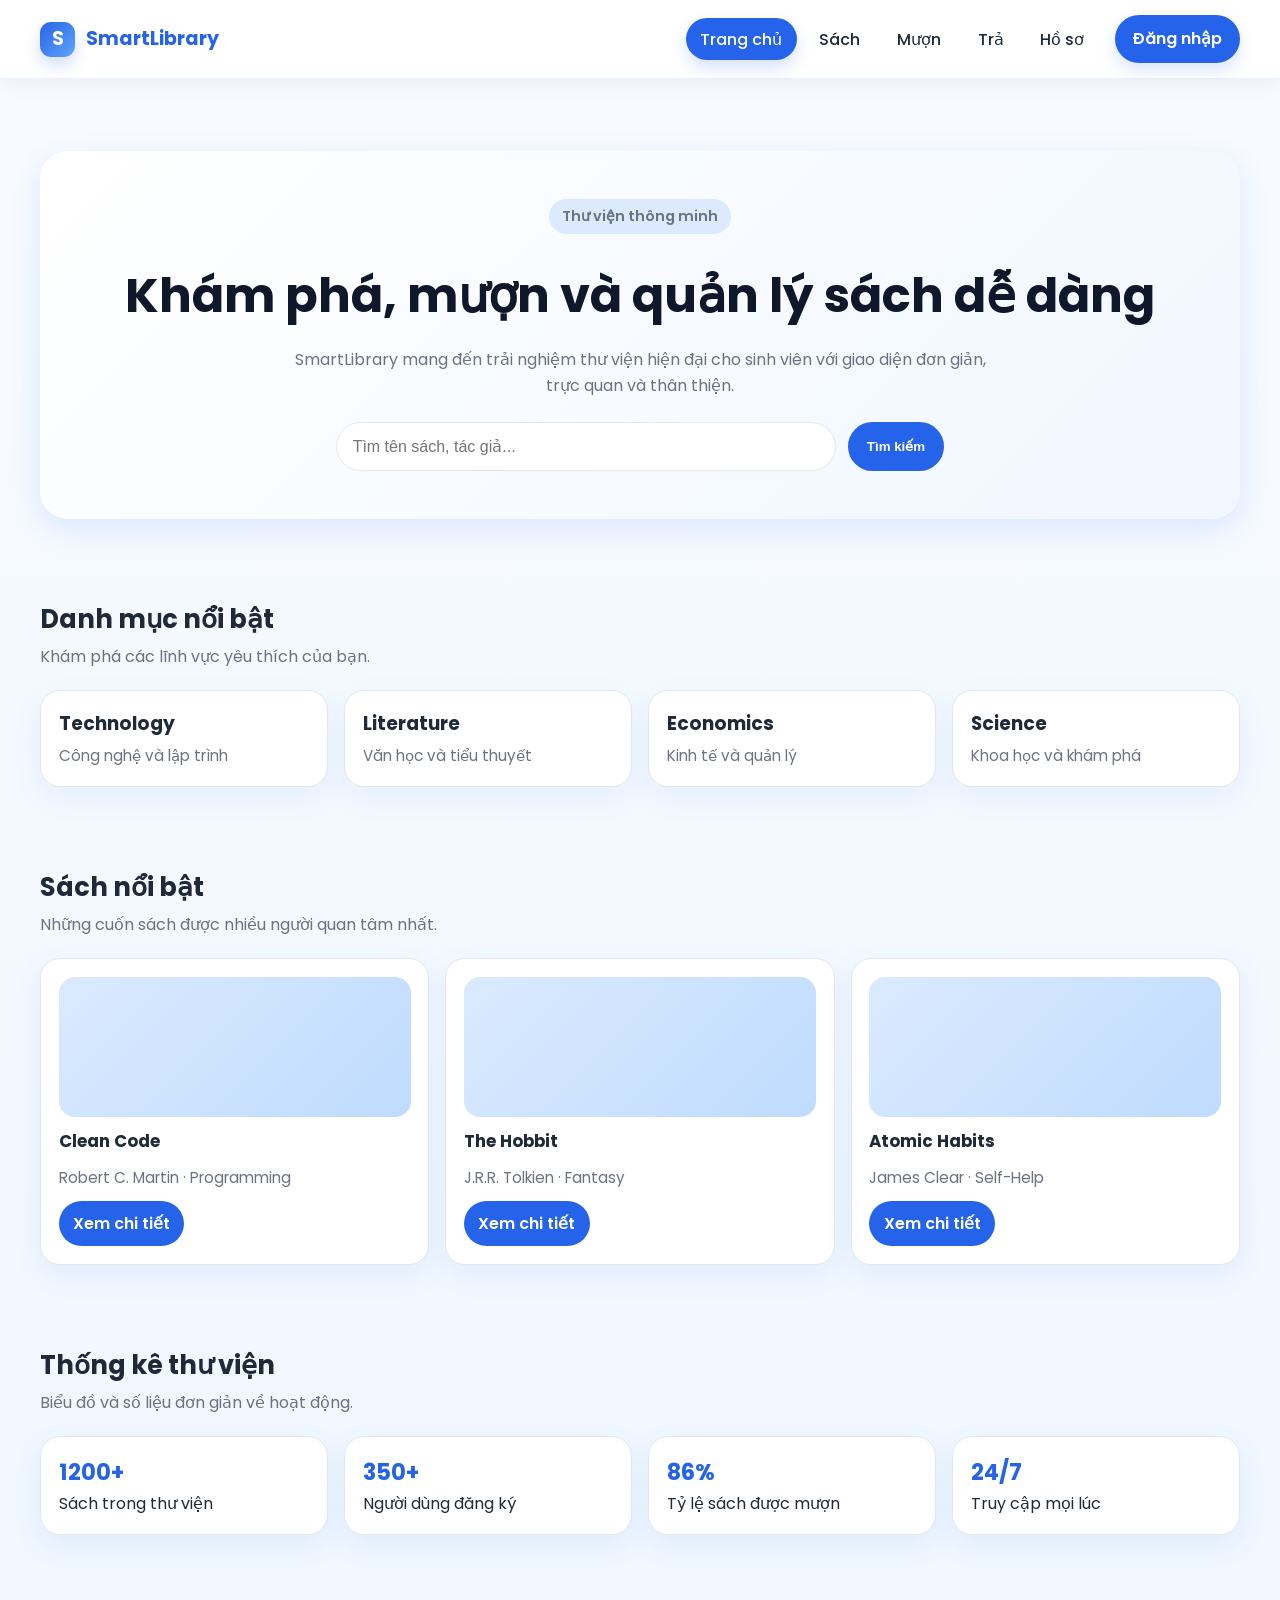
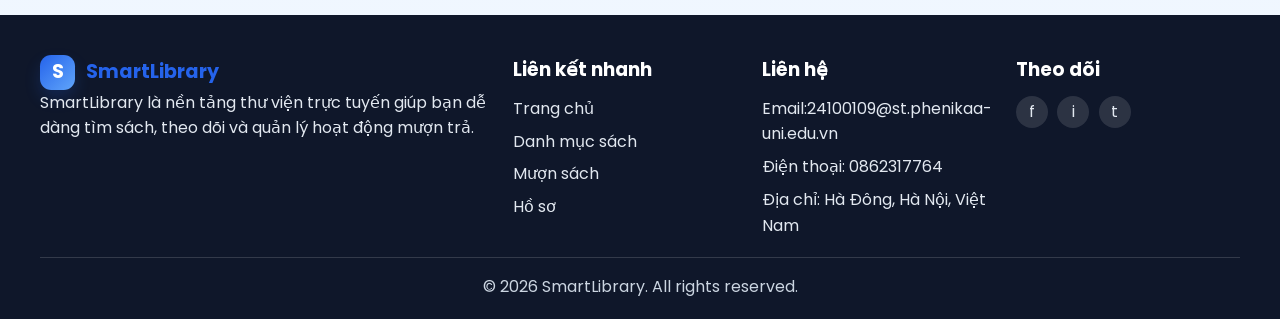
==== FE/index.html @ 7a12fb28 "Add frontend code" ====
<!DOCTYPE html>
<html lang="vi">
  <head>
    <meta charset="UTF-8" />
    <meta name="viewport" content="width=device-width, initial-scale=1.0" />
    <title>SmartLibrary | Trang chủ</title>
    <link rel="stylesheet" href="css/home.css" />
  </head>
  <body>
    <header class="site-header">
      <nav class="navbar" aria-label="Điều hướng chính">
        <a class="brand" href="index.html">
          <span class="brand-mark">S</span>
          <span>SmartLibrary</span>
        </a>

        <button class="mobile-menu-toggle" type="button" aria-label="Mở menu" aria-expanded="false">
          <span></span>
          <span></span>
          <span></span>
        </button>

        <ul class="nav-links">
          <li><a href="index.html">Trang chủ</a></li>
          <li><a href="pages/books.html">Sách</a></li>
          <li><a href="pages/borrow.html">Mượn</a></li>
          <li><a href="pages/return.html">Trả</a></li>
          <li><a href="pages/profile.html">Hồ sơ</a></li>
        </ul>

        <a class="nav-cta" href="pages/login.html">Đăng nhập</a>
      </nav>
    </header>

    <main>
      <section class="hero">
        <div class="hero-content">
          <p class="eyebrow">Thư viện thông minh</p>
          <h1>Khám phá, mượn và quản lý sách dễ dàng</h1>
          <p>SmartLibrary mang đến trải nghiệm thư viện hiện đại cho sinh viên với giao diện đơn giản, trực quan và thân thiện.</p>
          <form class="search-bar">
            <label class="sr-only" for="home-search">Tìm kiếm sách</label>
            <input id="home-search" type="search" placeholder="Tìm tên sách, tác giả..." />
            <button type="submit">Tìm kiếm</button>
          </form>
        </div>
      </section>

      <section class="categories" aria-labelledby="categories-title">
        <div class="section-heading">
          <h2 id="categories-title">Danh mục nổi bật</h2>
          <p>Khám phá các lĩnh vực yêu thích của bạn.</p>
        </div>
        <div class="card-grid">
          <article class="category-card">
            <h3>Technology</h3>
            <p>Công nghệ và lập trình</p>
          </article>
          <article class="category-card">
            <h3>Literature</h3>
            <p>Văn học và tiểu thuyết</p>
          </article>
          <article class="category-card">
            <h3>Economics</h3>
            <p>Kinh tế và quản lý</p>
          </article>
          <article class="category-card">
            <h3>Science</h3>
            <p>Khoa học và khám phá</p>
          </article>
        </div>
      </section>

      <section class="featured-books" aria-labelledby="featured-title">
        <div class="section-heading">
          <h2 id="featured-title">Sách nổi bật</h2>
          <p>Những cuốn sách được nhiều người quan tâm nhất.</p>
        </div>
        <div class="book-grid">
          <article class="book-card">
            <div class="book-cover" aria-hidden="true"></div>
            <h3>Clean Code</h3>
            <p class="meta">Robert C. Martin · Programming</p>
            <div class="book-actions">
              <a href="pages/book-detail.html">Xem chi tiết</a>
            </div>
          </article>
          <article class="book-card">
            <div class="book-cover" aria-hidden="true"></div>
            <h3>The Hobbit</h3>
            <p class="meta">J.R.R. Tolkien · Fantasy</p>
            <div class="book-actions">
              <a href="pages/book-detail.html">Xem chi tiết</a>
            </div>
          </article>
          <article class="book-card">
            <div class="book-cover" aria-hidden="true"></div>
            <h3>Atomic Habits</h3>
            <p class="meta">James Clear · Self-Help</p>
            <div class="book-actions">
              <a href="pages/book-detail.html">Xem chi tiết</a>
            </div>
          </article>
        </div>
      </section>

      <section class="statistics" aria-labelledby="stats-title">
        <div class="section-heading">
          <h2 id="stats-title">Thống kê thư viện</h2>
          <p>Biểu đồ và số liệu đơn giản về hoạt động.</p>
        </div>
        <div class="stats-grid">
          <article class="stat-card">
            <h3>1200+</h3>
            <p>Sách trong thư viện</p>
          </article>
          <article class="stat-card">
            <h3>350+</h3>
            <p>Người dùng đăng ký</p>
          </article>
          <article class="stat-card">
            <h3>86%</h3>
            <p>Tỷ lệ sách được mượn</p>
          </article>
          <article class="stat-card">
            <h3>24/7</h3>
            <p>Truy cập mọi lúc</p>
          </article>
        </div>
      </section>
    </main>

    <footer class="site-footer">
      <div class="footer-content">
        <div class="footer-column footer-about">
          <a class="brand footer-brand" href="index.html">
            <span class="brand-mark">S</span>
            <span>SmartLibrary</span>
          </a>
          <p>SmartLibrary là nền tảng thư viện trực tuyến giúp bạn dễ dàng tìm sách, theo dõi và quản lý hoạt động mượn trả.</p>
        </div>
        <div class="footer-column">
          <h3>Liên kết nhanh</h3>
          <ul>
            <li><a href="index.html">Trang chủ</a></li>
            <li><a href="pages/books.html">Danh mục sách</a></li>
            <li><a href="pages/borrow.html">Mượn sách</a></li>
            <li><a href="pages/profile.html">Hồ sơ</a></li>
          </ul>
        </div>
        <div class="footer-column">
          <h3>Liên hệ</h3>
          <ul>
            <li>Email:24100109@st.phenikaa-uni.edu.vn</li>
            <li>Điện thoại: 0862317764</li>
            <li>Địa chỉ: Hà Đông, Hà Nội, Việt Nam</li>
          </ul>
        </div>
        <div class="footer-column">
          <h3>Theo dõi</h3>
          <div class="social-links" aria-label="Mạng xã hội">
            <a href="#" aria-label="Facebook">f</a>
            <a href="#" aria-label="Instagram">i</a>
            <a href="#" aria-label="Twitter">t</a>
          </div>
        </div>
      </div>
      <div class="footer-bottom">
        <p>© 2026 SmartLibrary. All rights reserved.</p>
      </div>
    </footer>

    <script src="js/main.js"></script>
  </body>
</html>
---- FE/css/home.css ----
/* Global styles for SmartLibrary */
@import url('https://fonts.googleapis.com/css2?family=Poppins:wght@300;400;500;600;700&display=swap');

:root {
  --primary-color: #2563eb;
  --primary-dark: #1d4ed8;
  --accent-color: #dbeafe;
  --text-color: #1f2937;
  --muted-color: #6b7280;
  --light-bg: #f8fbff;
  --white: #ffffff;
  --border-color: #e5e7eb;
  --shadow: 0 10px 30px rgba(37, 99, 235, 0.12);
  --radius: 18px;
}

* {
  box-sizing: border-box;
  margin: 0;
  padding: 0;
}

body {
  font-family: 'Poppins', sans-serif;
  background: linear-gradient(180deg, #f8fbff 0%, #eef6ff 100%);
  color: var(--text-color);
  line-height: 1.6;
}

a {
  text-decoration: none;
  color: inherit;
}

img {
  max-width: 100%;
  display: block;
}

main {
  width: min(1200px, calc(100% - 2rem));
  margin: 0 auto;
}

.sr-only {
  position: absolute;
  width: 1px;
  height: 1px;
  padding: 0;
  margin: -1px;
  overflow: hidden;
  clip: rect(0, 0, 0, 0);
  white-space: nowrap;
  border: 0;
}

.site-header {
  position: sticky;
  top: 0;
  z-index: 1000;
  background: rgba(255, 255, 255, 0.97);
  backdrop-filter: blur(10px);
  box-shadow: 0 4px 20px rgba(15, 23, 42, 0.06);
  border-bottom: 1px solid #eaf2ff;
}

.navbar {
  width: min(1200px, calc(100% - 2rem));
  margin: 0 auto;
  padding: 0.95rem 0;
  display: flex;
  align-items: center;
  justify-content: space-between;
  gap: 1rem;
}

.brand {
  display: flex;
  align-items: center;
  gap: 0.7rem;
  font-size: 1.2rem;
  font-weight: 700;
  color: var(--primary-color);
}

.brand-mark {
  display: grid;
  place-items: center;
  width: 2.2rem;
  height: 2.2rem;
  border-radius: 0.7rem;
  background: linear-gradient(135deg, var(--primary-color), #60a5fa);
  color: var(--white);
  box-shadow: 0 8px 16px rgba(37, 99, 235, 0.2);
}

.nav-links {
  display: flex;
  align-items: center;
  gap: 0.5rem;
  list-style: none;
  margin-left: auto;
}

.nav-links a {
  padding: 0.6rem 0.9rem;
  border-radius: 999px;
  font-weight: 500;
  color: var(--text-color);
  transition: color 0.2s ease, background 0.2s ease, transform 0.2s ease;
}

.nav-links a:hover,
.nav-links a:focus-visible {
  color: var(--primary-color);
  background: var(--accent-color);
  transform: translateY(-1px);
}

.nav-links a.active {
  background: var(--primary-color);
  color: var(--white);
  box-shadow: 0 8px 16px rgba(37, 99, 235, 0.18);
}

.nav-cta {
  background: var(--primary-color);
  color: var(--white);
  padding: 0.7rem 1.1rem;
  border-radius: 999px;
  font-weight: 600;
  transition: transform 0.2s ease, background 0.2s ease, box-shadow 0.2s ease;
  box-shadow: 0 8px 16px rgba(37, 99, 235, 0.16);
}

.nav-cta:hover {
  background: var(--primary-dark);
  transform: translateY(-2px);
}

.mobile-menu-toggle {
  display: none;
  border: none;
  background: transparent;
  padding: 0.25rem;
  cursor: pointer;
}

.mobile-menu-toggle span {
  display: block;
  width: 1.35rem;
  height: 2px;
  margin: 0.24rem 0;
  background: var(--primary-color);
  border-radius: 999px;
}

.hero {
  padding: 4.5rem 0 3rem;
  display: grid;
  place-items: center;
}

.hero-content {
  width: 100%;
  background: linear-gradient(135deg, var(--white) 0%, #f0f7ff 100%);
  padding: 3rem;
  border-radius: 28px;
  box-shadow: var(--shadow);
  text-align: center;
}

.eyebrow {
  display: inline-block;
  background: var(--accent-color);
  color: var(--primary-dark);
  padding: 0.35rem 0.8rem;
  border-radius: 999px;
  font-size: 0.9rem;
  font-weight: 600;
  margin-bottom: 1rem;
}

.hero h1 {
  font-size: clamp(2rem, 4vw, 3rem);
  margin-bottom: 0.8rem;
  color: #0f172a;
}

.hero p {
  color: var(--muted-color);
  max-width: 700px;
  margin: 0 auto 1.5rem;
}

.search-bar {
  display: flex;
  gap: 0.75rem;
  justify-content: center;
  flex-wrap: wrap;
  margin-top: 1rem;
}

.search-bar input {
  flex: 1;
  min-width: 260px;
  max-width: 500px;
  padding: 0.9rem 1rem;
  border: 1px solid var(--border-color);
  border-radius: 999px;
  outline: none;
  font-size: 1rem;
}

.search-bar input:focus {
  border-color: var(--primary-color);
  box-shadow: 0 0 0 3px rgba(37, 99, 235, 0.15);
}

.search-bar button {
  background: var(--primary-color);
  color: var(--white);
  border: none;
  padding: 0.9rem 1.2rem;
  border-radius: 999px;
  font-weight: 600;
  cursor: pointer;
}

.categories,
.featured-books,
.statistics {
  padding: 2rem 0 3rem;
}

.section-heading {
  margin-bottom: 1.3rem;
}

.section-heading h2 {
  font-size: 1.6rem;
  margin-bottom: 0.25rem;
}

.section-heading p {
  color: var(--muted-color);
}

.card-grid {
  display: grid;
  grid-template-columns: repeat(4, minmax(0, 1fr));
  gap: 1rem;
}

.category-card,
.book-card,
.stat-card {
  background: var(--white);
  border: 1px solid var(--border-color);
  border-radius: 20px;
  padding: 1.1rem;
  box-shadow: 0 10px 30px rgba(37, 99, 235, 0.08);
}

.category-card h3 {
  margin-bottom: 0.3rem;
}

.category-card p {
  color: var(--muted-color);
  font-size: 0.95rem;
}

.book-grid {
  display: grid;
  grid-template-columns: repeat(3, minmax(0, 1fr));
  gap: 1rem;
}

.book-card {
  display: flex;
  flex-direction: column;
  gap: 0.7rem;
}

.book-cover {
  height: 140px;
  border-radius: 16px;
  background: linear-gradient(135deg, var(--accent-color), #bfdbfe);
}

.book-card h3 {
  font-size: 1.05rem;
}

.book-card .meta {
  color: var(--muted-color);
  font-size: 0.95rem;
}

.book-actions {
  margin-top: auto;
}

.book-actions a {
  display: inline-block;
  padding: 0.6rem 0.9rem;
  background: var(--primary-color);
  color: var(--white);
  border-radius: 999px;
  font-weight: 600;
}

.stats-grid {
  display: grid;
  grid-template-columns: repeat(4, minmax(0, 1fr));
  gap: 1rem;
}

.stat-card h3 {
  font-size: 1.4rem;
  color: var(--primary-color);
}

.site-footer {
  background: #0f172a;
  color: #e2e8f0;
  padding: 2.5rem 0 1.2rem;
  margin-top: 2rem;
}

.footer-content {
  width: min(1200px, calc(100% - 2rem));
  margin: 0 auto;
  display: grid;
  grid-template-columns: 2fr 1fr 1fr 1fr;
  gap: 1.5rem;
}

.footer-column h3 {
  margin-bottom: 0.7rem;
  color: var(--white);
}

.footer-column ul {
  list-style: none;
  display: grid;
  gap: 0.45rem;
}

.footer-bottom {
  width: min(1200px, calc(100% - 2rem));
  margin: 1.2rem auto 0;
  padding-top: 1rem;
  border-top: 1px solid rgba(255,255,255,0.15);
  text-align: center;
  color: #cbd5e1;
}

.social-links {
  display: flex;
  gap: 0.6rem;
}

.social-links a {
  width: 2rem;
  height: 2rem;
  border-radius: 50%;
  display: grid;
  place-items: center;
  background: rgba(255,255,255,0.12);
}

@media (max-width: 900px) {
  .card-grid,
  .book-grid,
  .stats-grid,
  .footer-content {
    grid-template-columns: repeat(2, minmax(0, 1fr));
  }
}

@media (max-width: 700px) {
  .navbar {
    flex-wrap: wrap;
  }

  .mobile-menu-toggle {
    display: inline-block;
  }

  .nav-links {
    display: none;
    width: 100%;
    flex-direction: column;
    align-items: flex-start;
    margin-left: 0;
    padding: 0.6rem 0 0.2rem;
  }

  .nav-links.is-open {
    display: flex;
  }

  .card-grid,
  .book-grid,
  .stats-grid,
  .footer-content {
    grid-template-columns: 1fr;
  }

  .hero-content {
    padding: 2rem 1rem;
  }
}
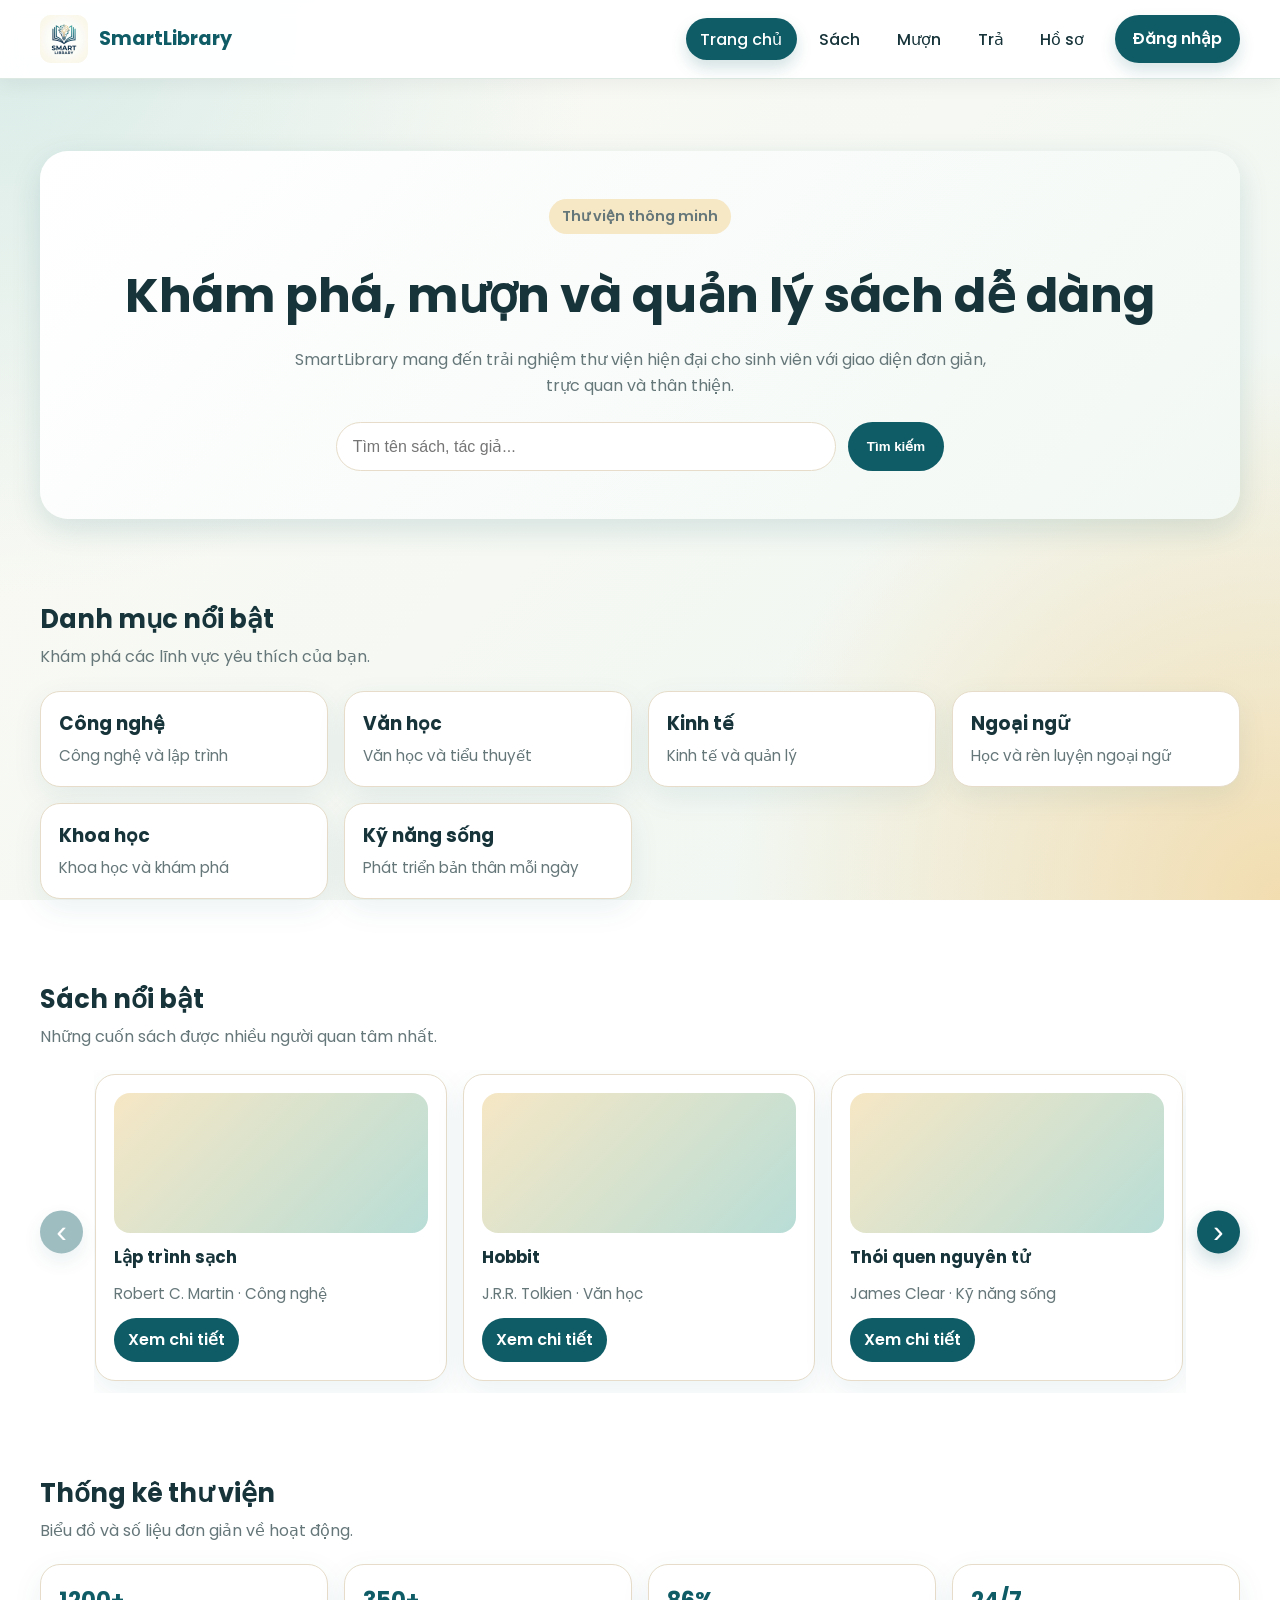
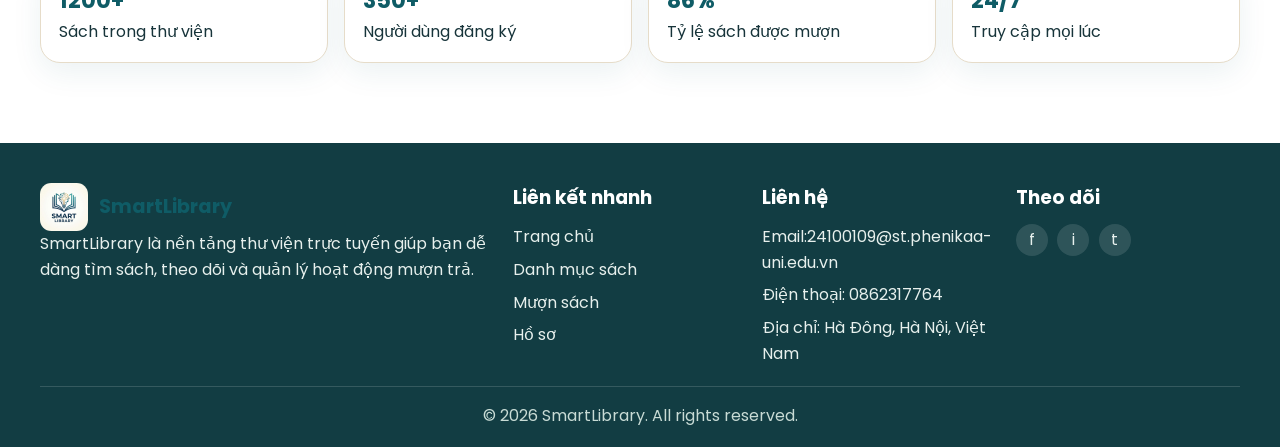
==== commit b2549714: "Cập nhật giao diện FE" ====
--- a/FE/index.html
+++ b/FE/index.html
@@ -10,7 +10,7 @@
     <header class="site-header">
       <nav class="navbar" aria-label="Điều hướng chính">
         <a class="brand" href="index.html">
-          <span class="brand-mark">S</span>
+          <span class="brand-mark"><img src="assets/logo/logo-smart-library.png" alt=""></span>
           <span>SmartLibrary</span>
         </a>
 
@@ -52,22 +52,30 @@
           <p>Khám phá các lĩnh vực yêu thích của bạn.</p>
         </div>
         <div class="card-grid">
-          <article class="category-card">
-            <h3>Technology</h3>
+          <a class="category-card" href="pages/books.html?category=Technology">
+            <h3>Công nghệ</h3>
             <p>Công nghệ và lập trình</p>
-          </article>
-          <article class="category-card">
-            <h3>Literature</h3>
+          </a>
+          <a class="category-card" href="pages/books.html?category=Literature">
+            <h3>Văn học</h3>
             <p>Văn học và tiểu thuyết</p>
-          </article>
-          <article class="category-card">
-            <h3>Economics</h3>
+          </a>
+          <a class="category-card" href="pages/books.html?category=Economics">
+            <h3>Kinh tế</h3>
             <p>Kinh tế và quản lý</p>
-          </article>
-          <article class="category-card">
-            <h3>Science</h3>
+          </a>
+          <a class="category-card" href="pages/books.html?category=Foreign%20Languages">
+            <h3>Ngoại ngữ</h3>
+            <p>Học và rèn luyện ngoại ngữ</p>
+          </a>
+          <a class="category-card" href="pages/books.html?category=Science">
+            <h3>Khoa học</h3>
             <p>Khoa học và khám phá</p>
-          </article>
+          </a>
+          <a class="category-card" href="pages/books.html?category=Life%20Skills">
+            <h3>Kỹ năng sống</h3>
+            <p>Phát triển bản thân mỗi ngày</p>
+          </a>
         </div>
       </section>
 
@@ -76,7 +84,9 @@
           <h2 id="featured-title">Sách nổi bật</h2>
           <p>Những cuốn sách được nhiều người quan tâm nhất.</p>
         </div>
-        <div class="book-grid">
+        <div class="featured-carousel">
+          <button class="carousel-control carousel-control-prev" type="button" aria-label="Xem sách trước" data-carousel="previous">‹</button>
+          <div class="book-grid featured-books-track" id="featured-books-track" tabindex="0" aria-label="Danh sách sách nổi bật">
           <article class="book-card">
             <div class="book-cover" aria-hidden="true"></div>
             <h3>Clean Code</h3>
@@ -101,6 +111,26 @@
               <a href="pages/book-detail.html">Xem chi tiết</a>
             </div>
           </article>
+            <article class="book-card">
+              <div class="book-cover" aria-hidden="true"></div>
+              <h3>Thinking, Fast and Slow</h3>
+              <p class="meta">Daniel Kahneman · Kinh tế</p>
+              <div class="book-actions"><a href="pages/book-detail.html?id=3">Xem chi tiết</a></div>
+            </article>
+            <article class="book-card">
+              <div class="book-cover" aria-hidden="true"></div>
+              <h3>English for Everyone</h3>
+              <p class="meta">DK · Ngoại ngữ</p>
+              <div class="book-actions"><a href="pages/book-detail.html?id=4">Xem chi tiết</a></div>
+            </article>
+            <article class="book-card">
+              <div class="book-cover" aria-hidden="true"></div>
+              <h3>Physics for Beginners</h3>
+              <p class="meta">Mina Singh · Khoa học</p>
+              <div class="book-actions"><a href="pages/book-detail.html?id=5">Xem chi tiết</a></div>
+            </article>
+          </div>
+          <button class="carousel-control carousel-control-next" type="button" aria-label="Xem sách tiếp theo" data-carousel="next">›</button>
         </div>
       </section>
 
@@ -134,7 +164,7 @@
       <div class="footer-content">
         <div class="footer-column footer-about">
           <a class="brand footer-brand" href="index.html">
-            <span class="brand-mark">S</span>
+            <span class="brand-mark"><img src="assets/logo/logo-smart-library.png" alt=""></span>
             <span>SmartLibrary</span>
           </a>
           <p>SmartLibrary là nền tảng thư viện trực tuyến giúp bạn dễ dàng tìm sách, theo dõi và quản lý hoạt động mượn trả.</p>
@@ -171,5 +201,6 @@
     </footer>
 
     <script src="js/main.js"></script>
+    <script src="js/featured-carousel.js"></script>
   </body>
 </html>
--- a/FE/css/home.css
+++ b/FE/css/home.css
@@ -2,15 +2,17 @@
 @import url('https://fonts.googleapis.com/css2?family=Poppins:wght@300;400;500;600;700&display=swap');
 
 :root {
-  --primary-color: #2563eb;
-  --primary-dark: #1d4ed8;
-  --accent-color: #dbeafe;
-  --text-color: #1f2937;
-  --muted-color: #6b7280;
-  --light-bg: #f8fbff;
+  --primary-color: #0f5c66;
+  --primary-dark: #093f48;
+  --primary-light: #2b8c8d;
+  --accent-color: #f6e7c5;
+  --gold-color: #c99b4b;
+  --text-color: #17343a;
+  --muted-color: #66777a;
+  --light-bg: #faf7ef;
   --white: #ffffff;
-  --border-color: #e5e7eb;
-  --shadow: 0 10px 30px rgba(37, 99, 235, 0.12);
+  --border-color: #e6dcc9;
+  --shadow: 0 10px 30px rgba(15, 92, 102, 0.14);
   --radius: 18px;
 }
 
@@ -22,7 +24,11 @@
 
 body {
   font-family: 'Poppins', sans-serif;
-  background: linear-gradient(180deg, #f8fbff 0%, #eef6ff 100%);
+  background:
+    radial-gradient(circle at top left, #d7ebe7 0, transparent 38%),
+    radial-gradient(circle at bottom right, #f2ddb0 0, transparent 35%),
+    linear-gradient(135deg, #fcfaf4 0%, #eef6f2 100%);
+  background-attachment: fixed;
   color: var(--text-color);
   line-height: 1.6;
 }
@@ -61,7 +67,7 @@
   background: rgba(255, 255, 255, 0.97);
   backdrop-filter: blur(10px);
   box-shadow: 0 4px 20px rgba(15, 23, 42, 0.06);
-  border-bottom: 1px solid #eaf2ff;
+  border-bottom: 1px solid #dce9e3;
 }
 
 .navbar {
@@ -86,13 +92,18 @@
 .brand-mark {
   display: grid;
   place-items: center;
-  width: 2.2rem;
-  height: 2.2rem;
+  width: 3rem;
+  height: 3rem;
   border-radius: 0.7rem;
-  background: linear-gradient(135deg, var(--primary-color), #60a5fa);
-  color: var(--white);
-  box-shadow: 0 8px 16px rgba(37, 99, 235, 0.2);
-}
+  overflow: hidden;
+}
+
+.brand-mark img {
+  width: 100%;
+  height: 100%;
+  object-fit: cover;
+}
+
 
 .nav-links {
   display: flex;
@@ -120,7 +131,7 @@
 .nav-links a.active {
   background: var(--primary-color);
   color: var(--white);
-  box-shadow: 0 8px 16px rgba(37, 99, 235, 0.18);
+  box-shadow: 0 8px 16px rgba(15, 92, 102, 0.18);
 }
 
 .nav-cta {
@@ -130,7 +141,7 @@
   border-radius: 999px;
   font-weight: 600;
   transition: transform 0.2s ease, background 0.2s ease, box-shadow 0.2s ease;
-  box-shadow: 0 8px 16px rgba(37, 99, 235, 0.16);
+  box-shadow: 0 8px 16px rgba(15, 92, 102, 0.16);
 }
 
 .nav-cta:hover {
@@ -163,7 +174,7 @@
 
 .hero-content {
   width: 100%;
-  background: linear-gradient(135deg, var(--white) 0%, #f0f7ff 100%);
+  background: linear-gradient(135deg, var(--white) 0%, #f2f8f4 100%);
   padding: 3rem;
   border-radius: 28px;
   box-shadow: var(--shadow);
@@ -184,7 +195,7 @@
 .hero h1 {
   font-size: clamp(2rem, 4vw, 3rem);
   margin-bottom: 0.8rem;
-  color: #0f172a;
+  color: #17343a;
 }
 
 .hero p {
@@ -214,7 +225,7 @@
 
 .search-bar input:focus {
   border-color: var(--primary-color);
-  box-shadow: 0 0 0 3px rgba(37, 99, 235, 0.15);
+  box-shadow: 0 0 0 3px rgba(15, 92, 102, 0.15);
 }
 
 .search-bar button {
@@ -259,7 +270,19 @@
   border: 1px solid var(--border-color);
   border-radius: 20px;
   padding: 1.1rem;
-  box-shadow: 0 10px 30px rgba(37, 99, 235, 0.08);
+  box-shadow: 0 10px 30px rgba(15, 92, 102, 0.08);
+}
+
+.category-card {
+  display: block;
+  transition: transform 0.2s ease, box-shadow 0.2s ease, border-color 0.2s ease;
+}
+
+.category-card:hover,
+.category-card:focus-visible {
+  transform: translateY(-4px);
+  border-color: var(--primary-color);
+  box-shadow: var(--shadow);
 }
 
 .category-card h3 {
@@ -277,6 +300,27 @@
   gap: 1rem;
 }
 
+.featured-carousel { position: relative; padding: 0 3.4rem; }
+.featured-books-track { display: flex; overflow-x: auto; scroll-snap-type: x mandatory; scroll-behavior: smooth; scrollbar-width: none; padding: 0.25rem 0.1rem 0.75rem; }
+.featured-books-track::-webkit-scrollbar { display: none; }
+.featured-books-track .book-card { flex: 0 0 calc((100% - 2rem) / 3); scroll-snap-align: start; }
+.carousel-control { position: absolute; top: 50%; z-index: 1; width: 2.7rem; height: 2.7rem; border: 0; border-radius: 50%; background: var(--primary-color); color: var(--white); box-shadow: 0 8px 20px rgba(15, 92, 102, 0.22); cursor: pointer; font-size: 2rem; line-height: 1; transform: translateY(-50%); }
+.carousel-control:hover, .carousel-control:focus-visible { background: #0a4750; }
+.carousel-control:disabled { cursor: not-allowed; opacity: 0.4; }
+.carousel-control-prev { left: 0; }
+.carousel-control-next { right: 0; }
+
+@media (max-width: 768px) {
+  .featured-carousel { padding: 0 2.8rem; }
+  .featured-books-track .book-card { flex-basis: calc((100% - 1rem) / 2); }
+  .carousel-control { width: 2.25rem; height: 2.25rem; font-size: 1.7rem; }
+}
+
+@media (max-width: 480px) {
+  .featured-carousel { padding: 0 2.4rem; }
+  .featured-books-track .book-card { flex-basis: 100%; }
+}
+
 .book-card {
   display: flex;
   flex-direction: column;
@@ -286,7 +330,7 @@
 .book-cover {
   height: 140px;
   border-radius: 16px;
-  background: linear-gradient(135deg, var(--accent-color), #bfdbfe);
+  background: linear-gradient(135deg, var(--accent-color), #b8ddd6);
 }
 
 .book-card h3 {
@@ -323,8 +367,8 @@
 }
 
 .site-footer {
-  background: #0f172a;
-  color: #e2e8f0;
+  background: #123d43;
+  color: #e7f0ed;
   padding: 2.5rem 0 1.2rem;
   margin-top: 2rem;
 }
@@ -354,7 +398,7 @@
   padding-top: 1rem;
   border-top: 1px solid rgba(255,255,255,0.15);
   text-align: center;
-  color: #cbd5e1;
+  color: #c8dbd5;
 }
 
 .social-links {
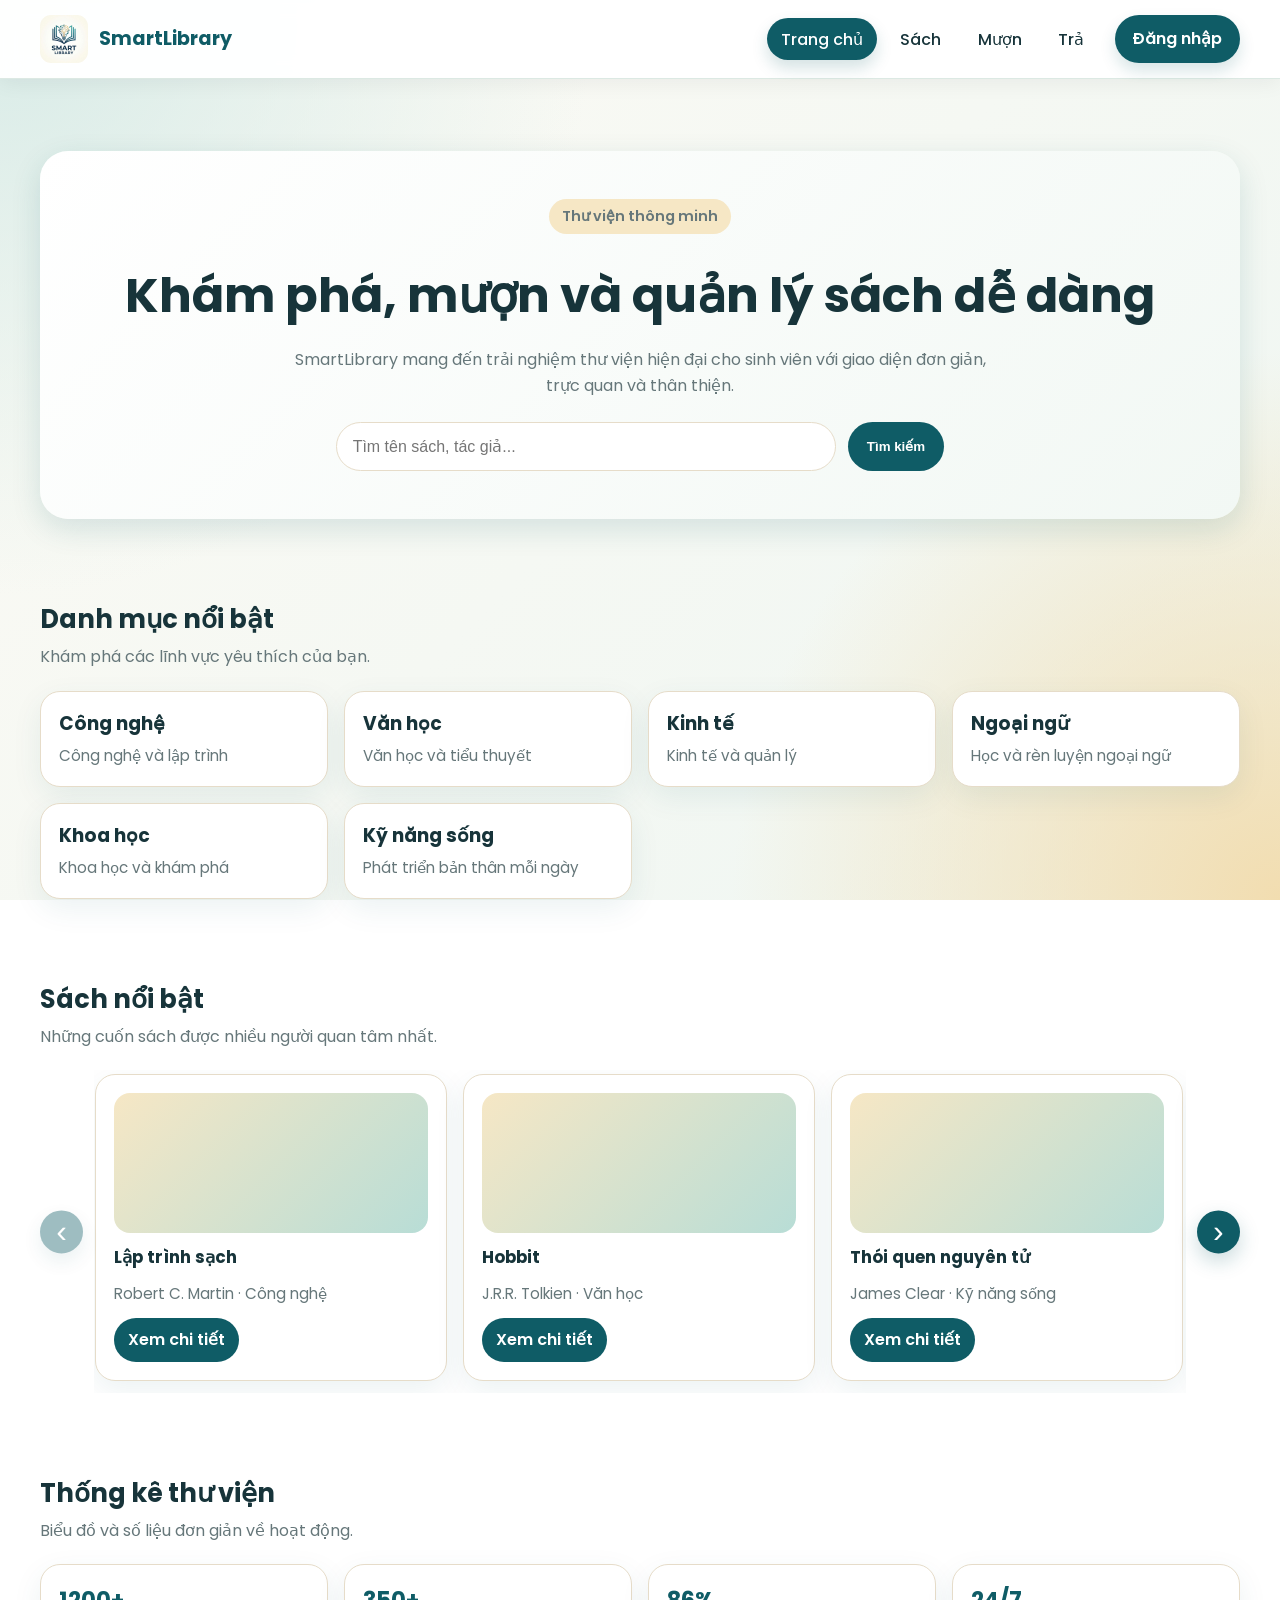
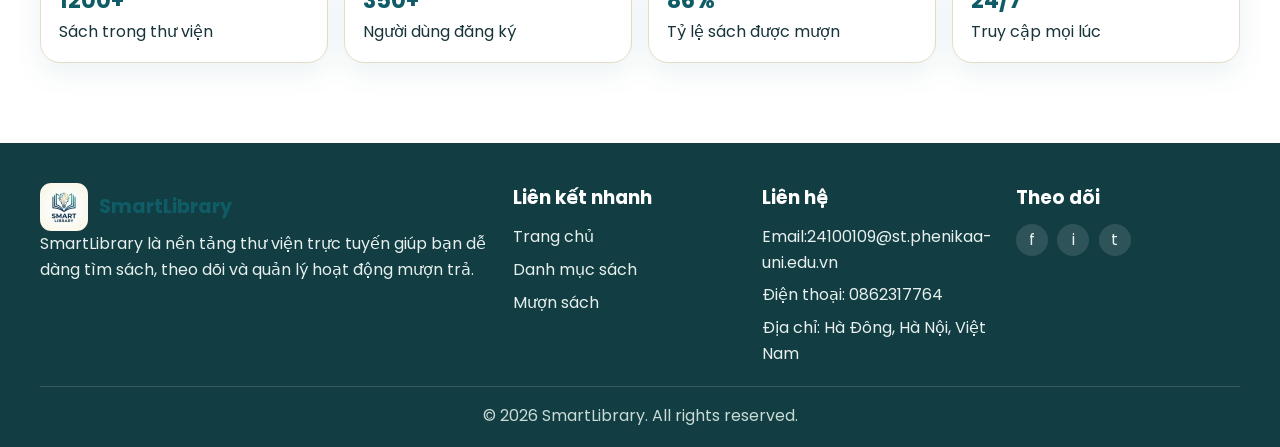
==== commit e69e0e20: "Add book categories and improve SmartLibrary" ====
--- a/FE/index.html
+++ b/FE/index.html
@@ -25,7 +25,6 @@
           <li><a href="pages/books.html">Sách</a></li>
           <li><a href="pages/borrow.html">Mượn</a></li>
           <li><a href="pages/return.html">Trả</a></li>
-          <li><a href="pages/profile.html">Hồ sơ</a></li>
         </ul>
 
         <a class="nav-cta" href="pages/login.html">Đăng nhập</a>
@@ -175,7 +174,6 @@
             <li><a href="index.html">Trang chủ</a></li>
             <li><a href="pages/books.html">Danh mục sách</a></li>
             <li><a href="pages/borrow.html">Mượn sách</a></li>
-            <li><a href="pages/profile.html">Hồ sơ</a></li>
           </ul>
         </div>
         <div class="footer-column">
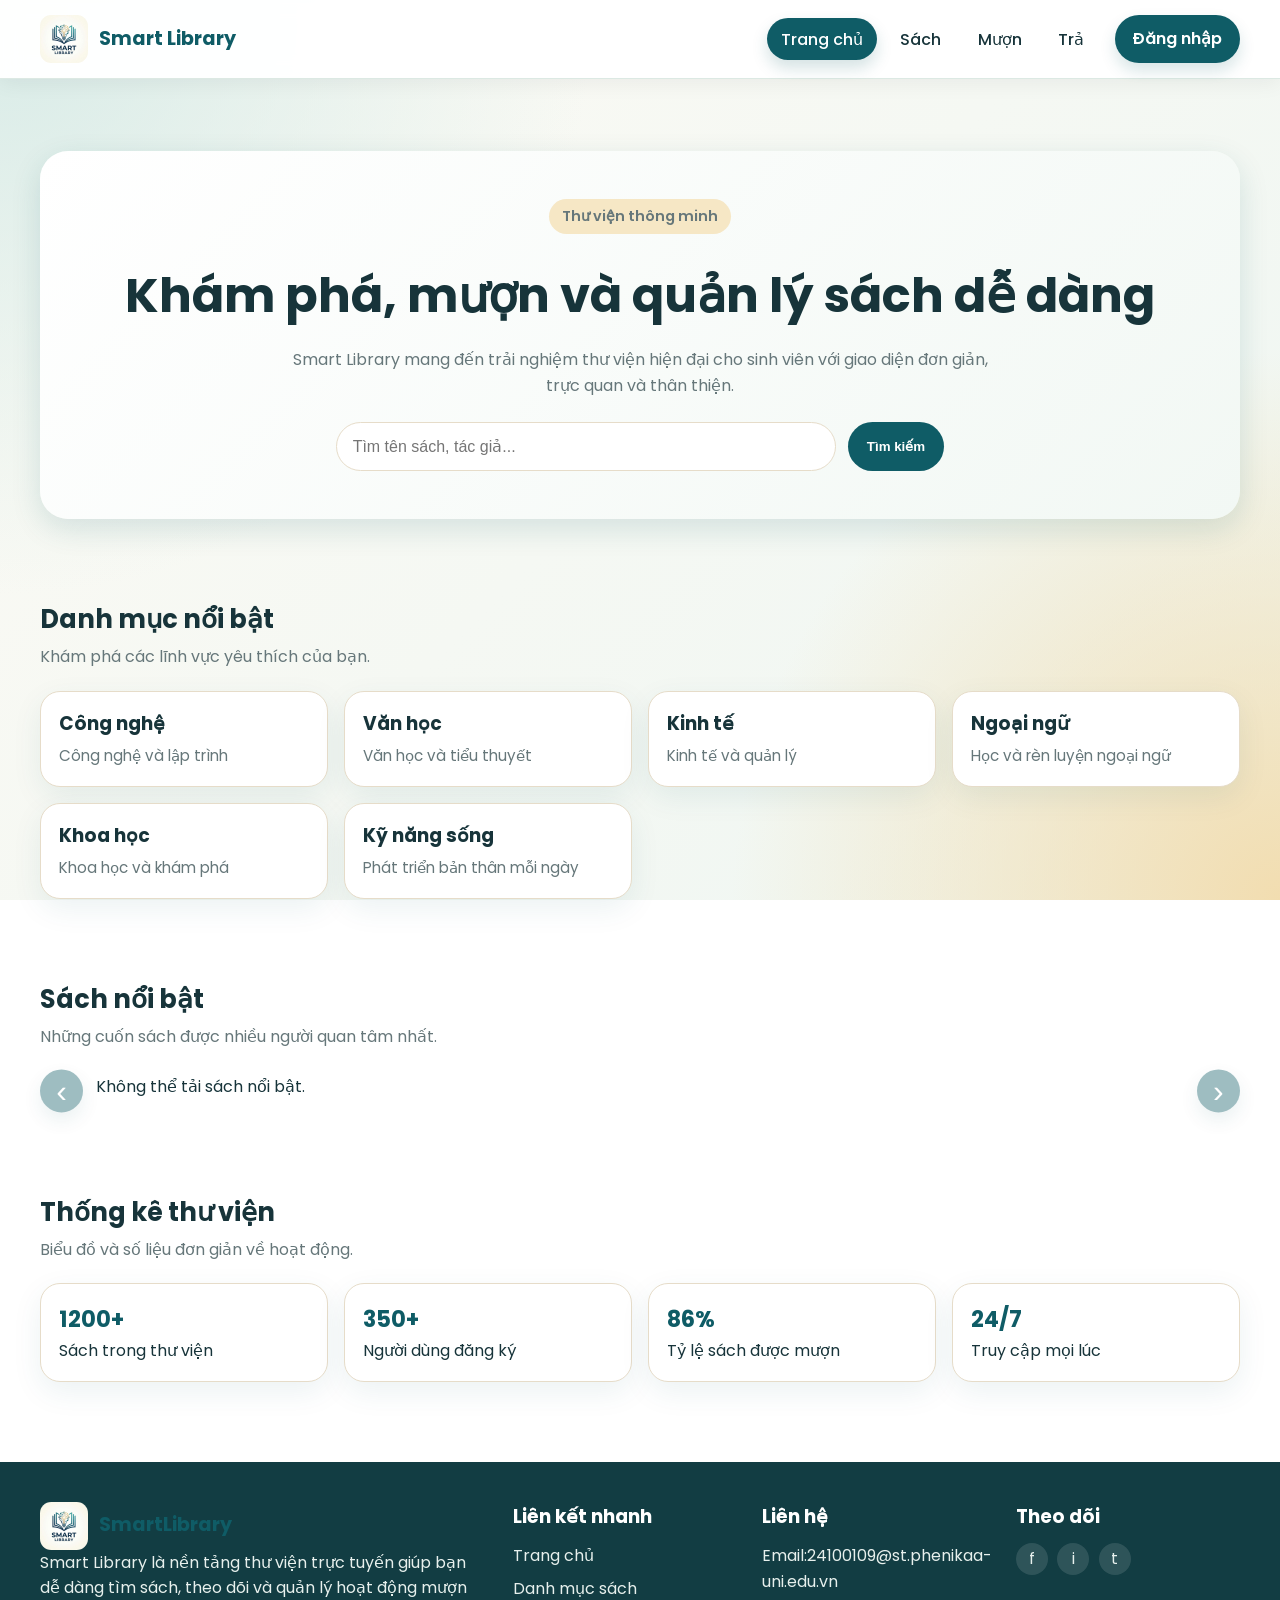
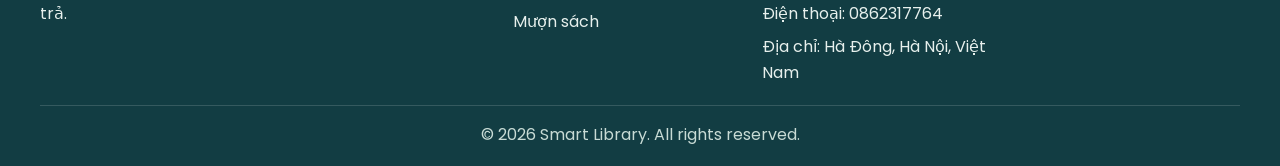
==== commit bf5e68c2: "semifinal update" ====
--- a/FE/index.html
+++ b/FE/index.html
@@ -3,7 +3,7 @@
   <head>
     <meta charset="UTF-8" />
     <meta name="viewport" content="width=device-width, initial-scale=1.0" />
-    <title>SmartLibrary | Trang chủ</title>
+    <title>Smart Library | Trang chủ</title>
     <link rel="stylesheet" href="css/home.css" />
   </head>
   <body>
@@ -11,7 +11,7 @@
       <nav class="navbar" aria-label="Điều hướng chính">
         <a class="brand" href="index.html">
           <span class="brand-mark"><img src="assets/logo/logo-smart-library.png" alt=""></span>
-          <span>SmartLibrary</span>
+          <span>Smart Library</span>
         </a>
 
         <button class="mobile-menu-toggle" type="button" aria-label="Mở menu" aria-expanded="false">
@@ -36,7 +36,7 @@
         <div class="hero-content">
           <p class="eyebrow">Thư viện thông minh</p>
           <h1>Khám phá, mượn và quản lý sách dễ dàng</h1>
-          <p>SmartLibrary mang đến trải nghiệm thư viện hiện đại cho sinh viên với giao diện đơn giản, trực quan và thân thiện.</p>
+          <p>Smart Library mang đến trải nghiệm thư viện hiện đại cho sinh viên với giao diện đơn giản, trực quan và thân thiện.</p>
           <form class="search-bar">
             <label class="sr-only" for="home-search">Tìm kiếm sách</label>
             <input id="home-search" type="search" placeholder="Tìm tên sách, tác giả..." />
@@ -51,27 +51,27 @@
           <p>Khám phá các lĩnh vực yêu thích của bạn.</p>
         </div>
         <div class="card-grid">
-          <a class="category-card" href="pages/books.html?category=Technology">
+          <a class="category-card" href="pages/books.html?category=C%C3%B4ng%20ngh%E1%BB%87">
             <h3>Công nghệ</h3>
             <p>Công nghệ và lập trình</p>
           </a>
-          <a class="category-card" href="pages/books.html?category=Literature">
+          <a class="category-card" href="pages/books.html?category=V%C4%83n%20h%E1%BB%8Dc">
             <h3>Văn học</h3>
             <p>Văn học và tiểu thuyết</p>
           </a>
-          <a class="category-card" href="pages/books.html?category=Economics">
+          <a class="category-card" href="pages/books.html?category=Kinh%20t%E1%BA%BF">
             <h3>Kinh tế</h3>
             <p>Kinh tế và quản lý</p>
           </a>
-          <a class="category-card" href="pages/books.html?category=Foreign%20Languages">
+          <a class="category-card" href="pages/books.html?category=Ngo%E1%BA%A1i%20ng%E1%BB%AF">
             <h3>Ngoại ngữ</h3>
             <p>Học và rèn luyện ngoại ngữ</p>
           </a>
-          <a class="category-card" href="pages/books.html?category=Science">
+          <a class="category-card" href="pages/books.html?category=Khoa%20h%E1%BB%8Dc">
             <h3>Khoa học</h3>
             <p>Khoa học và khám phá</p>
           </a>
-          <a class="category-card" href="pages/books.html?category=Life%20Skills">
+          <a class="category-card" href="pages/books.html?category=K%E1%BB%B9%20n%C4%83ng%20s%E1%BB%91ng">
             <h3>Kỹ năng sống</h3>
             <p>Phát triển bản thân mỗi ngày</p>
           </a>
@@ -166,7 +166,7 @@
             <span class="brand-mark"><img src="assets/logo/logo-smart-library.png" alt=""></span>
             <span>SmartLibrary</span>
           </a>
-          <p>SmartLibrary là nền tảng thư viện trực tuyến giúp bạn dễ dàng tìm sách, theo dõi và quản lý hoạt động mượn trả.</p>
+          <p>Smart Library là nền tảng thư viện trực tuyến giúp bạn dễ dàng tìm sách, theo dõi và quản lý hoạt động mượn trả.</p>
         </div>
         <div class="footer-column">
           <h3>Liên kết nhanh</h3>
@@ -194,11 +194,12 @@
         </div>
       </div>
       <div class="footer-bottom">
-        <p>© 2026 SmartLibrary. All rights reserved.</p>
+        <p>© 2026 Smart Library. All rights reserved.</p>
       </div>
     </footer>
 
     <script src="js/main.js"></script>
+    <script src="js/api.js"></script>
     <script src="js/featured-carousel.js"></script>
   </body>
 </html>
--- a/FE/css/home.css
+++ b/FE/css/home.css
@@ -333,6 +333,12 @@
   background: linear-gradient(135deg, var(--accent-color), #b8ddd6);
 }
 
+.featured-cover-image {
+  display: block;
+  width: 100%;
+  object-fit: cover;
+}
+
 .book-card h3 {
   font-size: 1.05rem;
 }
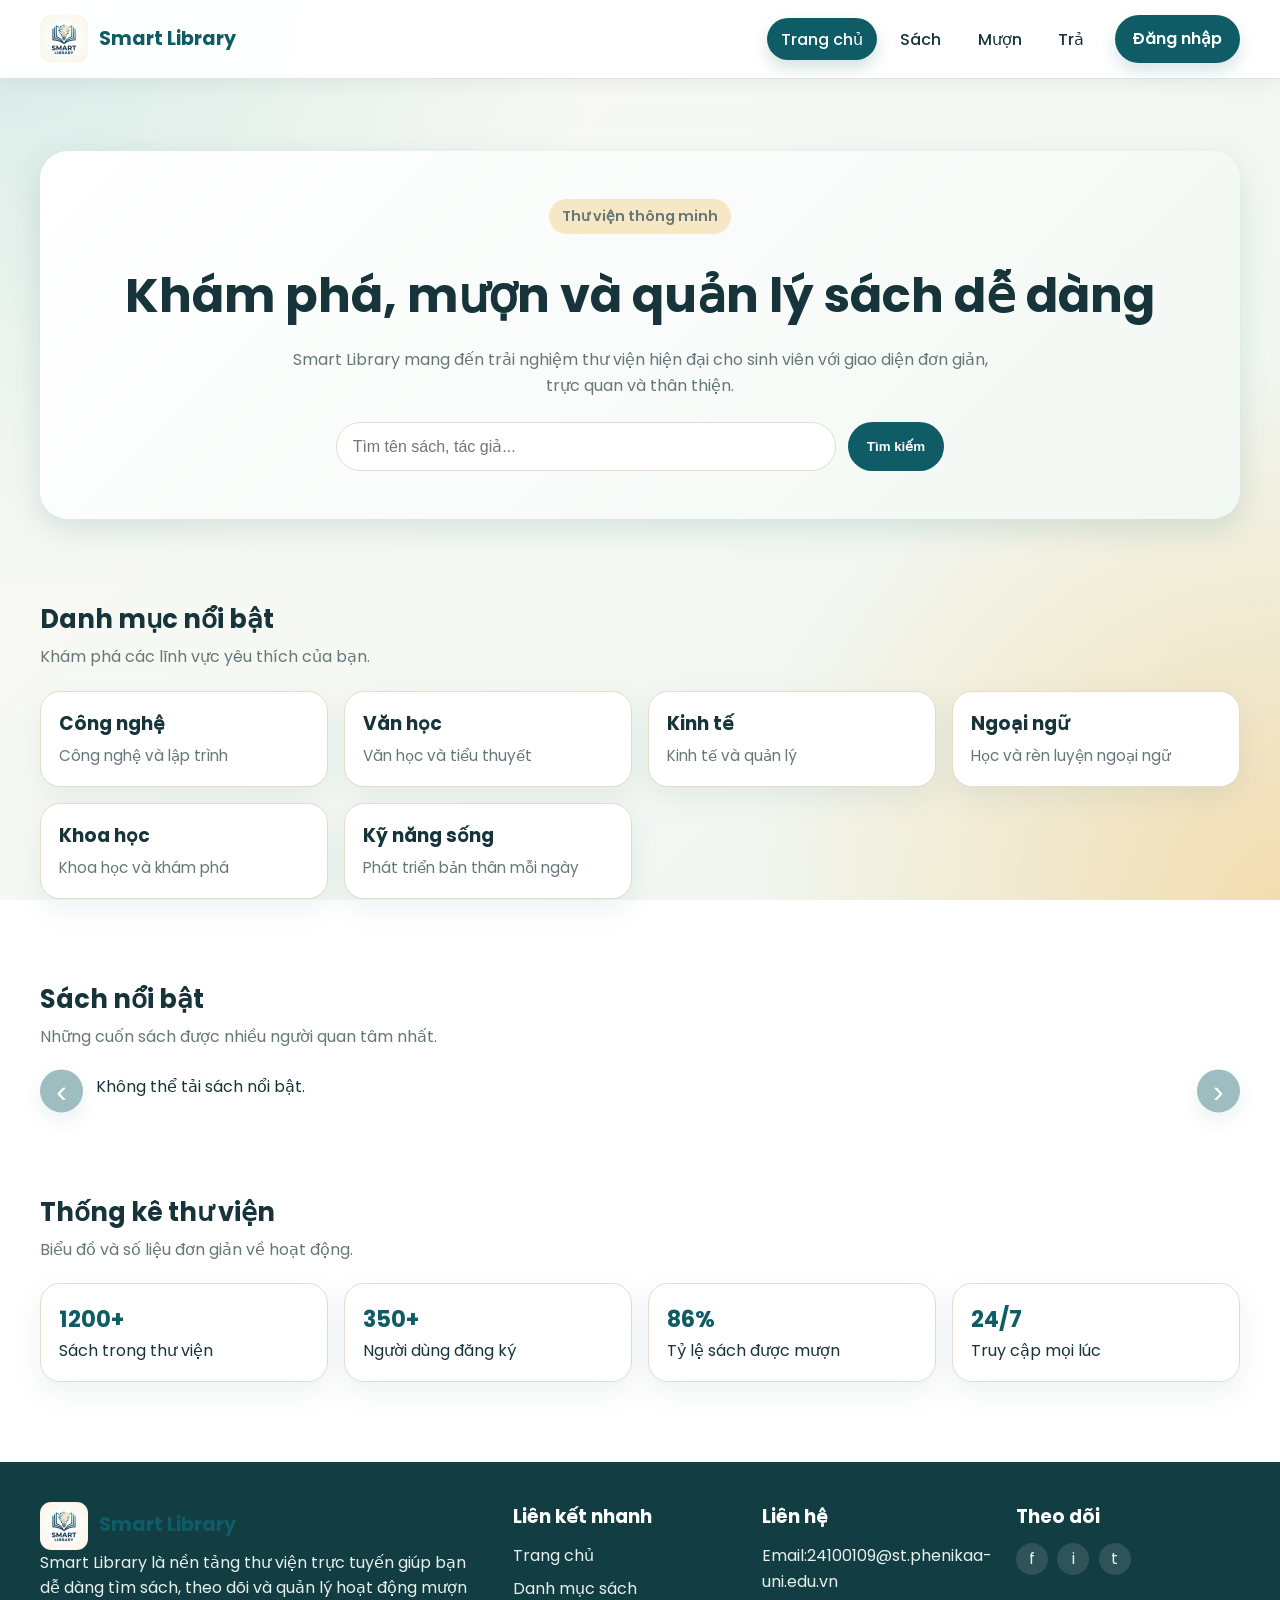
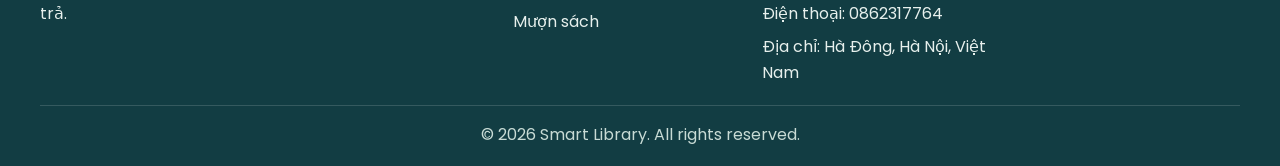
==== commit 27927e4c: "update FE" ====
--- a/FE/index.html
+++ b/FE/index.html
@@ -164,7 +164,7 @@
         <div class="footer-column footer-about">
           <a class="brand footer-brand" href="index.html">
             <span class="brand-mark"><img src="assets/logo/logo-smart-library.png" alt=""></span>
-            <span>SmartLibrary</span>
+            <span>Smart Library</span>
           </a>
           <p>Smart Library là nền tảng thư viện trực tuyến giúp bạn dễ dàng tìm sách, theo dõi và quản lý hoạt động mượn trả.</p>
         </div>
